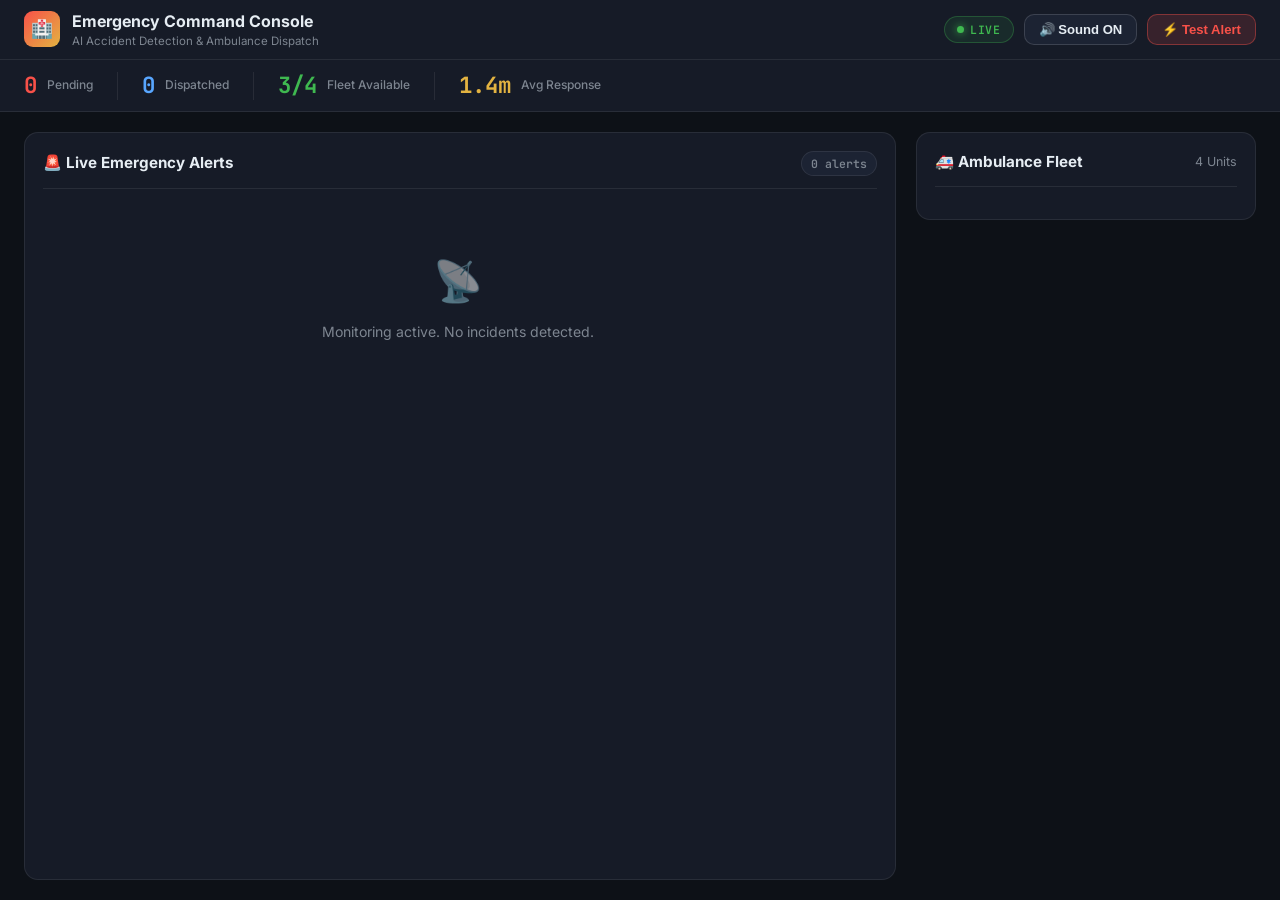
==== hospital-dashboard/index.html @ 6e99341f "Add emergency response hospital dashboard" ====
<!DOCTYPE html>
<html lang="en">
<head>
  <meta charset="UTF-8">
  <meta name="viewport" content="width=device-width, initial-scale=1.0">
  <title>Hospital Emergency Command Console</title>
  <link rel="stylesheet" href="styles.css">
</head>
<body>

  <header class="app-header">
    <div class="brand">
      <div class="brand-icon">🏥</div>
      <div>
        <h1>Emergency Command Console</h1>
        <p>AI Accident Detection & Ambulance Dispatch</p>
      </div>
    </div>
    <div class="header-right">
      <div class="status-badge" id="serverStatusBadge">
        <span class="pulse-dot"></span>
        <span id="statusText">LIVE</span>
      </div>
      <button class="btn btn-muted" id="toggleAudioBtn">🔊 Sound ON</button>
      <button class="btn btn-danger" id="triggerDemoBtn">⚡ Test Alert</button>
    </div>
  </header>

  <div class="stats-bar">
    <div class="stat-item">
      <span class="stat-num" id="pendingCount">0</span>
      <span class="stat-label">Pending</span>
    </div>
    <div class="stat-divider"></div>
    <div class="stat-item">
      <span class="stat-num blue" id="activeDispatchCount">0</span>
      <span class="stat-label">Dispatched</span>
    </div>
    <div class="stat-divider"></div>
    <div class="stat-item">
      <span class="stat-num green" id="fleetAvailable">3/4</span>
      <span class="stat-label">Fleet Available</span>
    </div>
    <div class="stat-divider"></div>
    <div class="stat-item">
      <span class="stat-num amber">1.4m</span>
      <span class="stat-label">Avg Response</span>
    </div>
  </div>

  <main class="main-layout">

    <!-- Alerts Feed -->
    <section class="panel">
      <div class="panel-header">
        <h2>🚨 Live Emergency Alerts</h2>
        <span class="badge-count" id="alertCountBadge">0 alerts</span>
      </div>
      <div class="alerts-feed" id="alertsList">
        <div class="empty-state">
          <div class="empty-icon">📡</div>
          <p>Monitoring active. No incidents detected.</p>
        </div>
      </div>
    </section>

    <!-- Right Column -->
    <aside class="side-panel">
      <!-- Fleet -->
      <section class="panel">
        <div class="panel-header">
          <h2>🚑 Ambulance Fleet</h2>
          <span id="fleetStatusText" style="font-size:0.78rem;color:var(--muted);">4 Units</span>
        </div>
        <div class="fleet-list" id="fleetList"></div>
      </section>
    </aside>

  </main>

  <!-- Dispatch Modal -->
  <div class="modal-overlay" id="dispatchModal">
    <div class="modal">
      <div class="modal-head">
        <h3 id="modalTitle">🚨 Dispatch Ambulance</h3>
        <button class="modal-close" id="closeModalBtn">✕</button>
      </div>

      <div class="incident-info" id="modalIncidentInfo">
        <!-- Populated by JS -->
      </div>

      <div class="modal-snapshot-wrap">
        <img id="modalSnapshot" src="" alt="Incident frame" class="modal-snapshot">
      </div>

      <label class="field-label">Select Ambulance Unit</label>
      <select id="ambulanceSelect" class="field-select"></select>

      <div class="modal-actions">
        <button class="btn btn-muted" id="cancelDispatchBtn">Cancel</button>
        <button class="btn btn-dispatch" id="confirmDispatchBtn">🚑 Dispatch Now</button>
      </div>
    </div>
  </div>

  <script>
    let alerts = [], ambulances = [], currentAlertId = null, audioEnabled = true, audioCtx = null;

    function playAlert() {
      if (!audioEnabled) return;
      try {
        if (!audioCtx) audioCtx = new (window.AudioContext || window.webkitAudioContext)();
        if (audioCtx.state === 'suspended') audioCtx.resume();
        const osc = audioCtx.createOscillator(), gain = audioCtx.createGain();
        osc.type = 'sawtooth';
        osc.frequency.setValueAtTime(880, audioCtx.currentTime);
        osc.frequency.exponentialRampToValueAtTime(1400, audioCtx.currentTime + 0.3);
        osc.frequency.exponentialRampToValueAtTime(880, audioCtx.currentTime + 0.6);
        gain.gain.setValueAtTime(0.12, audioCtx.currentTime);
        gain.gain.exponentialRampToValueAtTime(0.001, audioCtx.currentTime + 0.6);
        osc.connect(gain); gain.connect(audioCtx.destination);
        osc.start(); osc.stop(audioCtx.currentTime + 0.6);
      } catch(e) {}
    }

    document.getElementById('toggleAudioBtn').onclick = () => {
      audioEnabled = !audioEnabled;
      document.getElementById('toggleAudioBtn').textContent = audioEnabled ? '🔊 Sound ON' : '🔇 Sound OFF';
    };

    async function init() {
      await fetchAmbulances();
      await fetchAlerts();
      setupSSE();
    }

    async function fetchAlerts() {
      const r = await fetch('/api/alerts').catch(() => null);
      if (!r) return;
      const d = await r.json();
      if (d.status === 'success') { alerts = d.alerts; renderAlerts(); updateStats(); }
    }

    async function fetchAmbulances() {
      const r = await fetch('/api/ambulances').catch(() => null);
      if (!r) return;
      const d = await r.json();
      if (d.status === 'success') { ambulances = d.ambulances; renderFleet(); }
    }

    function setupSSE() {
      const sse = new EventSource('/api/events');
      sse.onopen = () => {
        document.getElementById('statusText').textContent = 'LIVE';
        document.getElementById('serverStatusBadge').style.borderColor = 'rgba(52,199,89,0.4)';
      };
      sse.addEventListener('new_alert', e => {
        const a = JSON.parse(e.data);
        if (!alerts.some(x => x.id === a.id)) {
          alerts.unshift(a);
          renderAlerts(); updateStats(); playAlert();
        }
      });
      sse.addEventListener('alert_updated', e => {
        const a = JSON.parse(e.data);
        const i = alerts.findIndex(x => x.id === a.id);
        if (i !== -1) { alerts[i] = a; renderAlerts(); updateStats(); fetchAmbulances(); }
      });
      sse.onerror = () => { document.getElementById('statusText').textContent = 'RECONNECTING'; };
    }

    function severityColor(s) {
      if (!s) return 'amber';
      const sl = s.toLowerCase();
      if (sl === 'critical') return 'red';
      if (sl === 'high') return 'amber';
      return 'blue';
    }

    function renderAlerts() {
      const el = document.getElementById('alertsList');
      document.getElementById('alertCountBadge').textContent = `${alerts.length} alert${alerts.length !== 1 ? 's' : ''}`;
      if (!alerts.length) {
        el.innerHTML = '<div class="empty-state"><div class="empty-icon">📡</div><p>Monitoring active. No incidents detected.</p></div>';
        return;
      }
      el.innerHTML = '';
      alerts.forEach(a => {
        const isPending = a.status === 'PENDING';
        const color = severityColor(a.severity);
        const card = document.createElement('div');
        card.className = `alert-card ${isPending ? 'pending' : 'done'}`;
        const fallback = `data:image/svg+xml;utf8,<svg xmlns='http://www.w3.org/2000/svg' width='120' height='80'><rect width='120' height='80' fill='%231a2035'/><text x='50%25' y='55%25' fill='%23ff3b30' text-anchor='middle' font-size='11'>No Snapshot</text></svg>`;
        card.innerHTML = `
          <div class="alert-card-left">
            <img class="alert-thumb" src="${a.image_data || fallback}" alt="snapshot">
          </div>
          <div class="alert-card-body">
            <div class="alert-meta">
              <span class="sev-badge ${color}">${a.severity || 'HIGH'}</span>
              <span class="alert-time">${a.formatted_time || 'Just now'} &nbsp;•&nbsp; #${a.id}</span>
            </div>
            <div class="alert-location">📍 ${a.location_name}</div>
            <div class="alert-sub">📹 ${a.camera_id} &nbsp;|&nbsp; 🎯 Confidence: <strong>${Math.round(a.confidence * 100)}%</strong></div>
            <div class="alert-status-row">
              ${isPending
                ? `<span class="status-chip red">🔴 Awaiting Response</span>
                   <button class="btn btn-dispatch-sm" onclick="openModal('${a.id}')">🚑 Dispatch</button>`
                : `<span class="status-chip green">✅ ${a.assigned_ambulance ? a.assigned_ambulance.name : 'Dispatched'} — ETA ${a.eta_mins || '?'} min</span>`
              }
            </div>
          </div>`;
        el.appendChild(card);
      });
    }

    function renderFleet() {
      const el = document.getElementById('fleetList');
      el.innerHTML = '';
      ambulances.forEach(a => {
        const avail = a.status === 'AVAILABLE';
        const item = document.createElement('div');
        item.className = 'fleet-row';
        item.innerHTML = `
          <div class="fleet-info">
            <strong>${a.name}</strong>
            <span>${a.type} · ${a.driver}</span>
          </div>
          <span class="fleet-chip ${avail ? 'green' : 'amber'}">${avail ? '🟢 Available' : '🟡 On Mission'}</span>`;
        el.appendChild(item);
      });
    }

    function updateStats() {
      const pending = alerts.filter(a => a.status === 'PENDING').length;
      const dispatched = alerts.filter(a => a.status === 'DISPATCHED').length;
      const avail = ambulances.filter(a => a.status === 'AVAILABLE').length;
      document.getElementById('pendingCount').textContent = pending;
      document.getElementById('activeDispatchCount').textContent = dispatched;
      document.getElementById('fleetAvailable').textContent = `${avail}/${ambulances.length}`;
    }

    function openModal(alertId) {
      currentAlertId = alertId;
      const a = alerts.find(x => x.id === alertId);
      if (!a) return;
      document.getElementById('modalTitle').textContent = `🚨 Incident #${a.id}`;
      document.getElementById('modalIncidentInfo').innerHTML = `
        <div class="info-grid">
          <div><span class="info-label">Location</span><strong>${a.location_name}</strong></div>
          <div><span class="info-label">Camera</span><strong>${a.camera_id}</strong></div>
          <div><span class="info-label">Confidence</span><strong style="color:var(--green)">${Math.round(a.confidence*100)}%</strong></div>
          <div><span class="info-label">Severity</span><strong style="color:var(--red)">${a.severity}</strong></div>
        </div>`;
      const fallback = `data:image/svg+xml;utf8,<svg xmlns='http://www.w3.org/2000/svg' width='600' height='260'><rect width='600' height='260' fill='%231a2035'/><text x='50%25' y='50%25' fill='%23ff3b30' text-anchor='middle' font-size='18'>🚨 Accident Frame</text></svg>`;
      document.getElementById('modalSnapshot').src = a.image_data || fallback;

      const sel = document.getElementById('ambulanceSelect');
      sel.innerHTML = '';
      const avail = ambulances.filter(x => x.status === 'AVAILABLE');
      const list = avail.length ? avail : ambulances;
      list.forEach(amb => {
        sel.innerHTML += `<option value="${amb.id}">${amb.name} · ${amb.driver} (ETA ${amb.eta_mins} min)</option>`;
      });

      document.getElementById('dispatchModal').classList.add('active');
    }

    function closeModal() {
      document.getElementById('dispatchModal').classList.remove('active');
      currentAlertId = null;
    }

    document.getElementById('closeModalBtn').onclick = closeModal;
    document.getElementById('cancelDispatchBtn').onclick = closeModal;

    document.getElementById('confirmDispatchBtn').onclick = async () => {
      if (!currentAlertId) return;
      const ambId = document.getElementById('ambulanceSelect').value;
      const res = await fetch(`/api/alerts/${currentAlertId}/accept`, {
        method: 'POST',
        headers: { 'Content-Type': 'application/json' },
        body: JSON.stringify({ ambulance_id: ambId })
      });
      const d = await res.json();
      if (d.status === 'success') { closeModal(); await fetchAlerts(); await fetchAmbulances(); }
    };

    document.getElementById('triggerDemoBtn').onclick = async () => {
      const res = await fetch('/api/demo/trigger', { method: 'POST', headers: {'Content-Type':'application/json'}, body: '{}' });
      const d = await res.json();
      if (d.status === 'success') playAlert();
    };

    window.addEventListener('DOMContentLoaded', init);
  </script>
</body>
</html>
---- hospital-dashboard/styles.css ----
/* ==========================================================================
   HOSPITAL EMERGENCY DASHBOARD — CLEAN PRODUCTION STYLESHEET
   ========================================================================== */

@import url('https://fonts.googleapis.com/css2?family=Inter:wght@400;500;600;700&family=JetBrains+Mono:wght@400;600&display=swap');

:root {
  --bg: #0d1117;
  --bg-card: #161b27;
  --bg-card-2: #1c2333;
  --border: rgba(255,255,255,0.08);
  --border-strong: rgba(255,255,255,0.14);

  --red: #f85149;
  --amber: #e3b341;
  --green: #3fb950;
  --blue: #58a6ff;

  --text: #e6edf3;
  --muted: #7d8590;
  --dim: #484f58;

  --font: 'Inter', -apple-system, sans-serif;
  --mono: 'JetBrains Mono', monospace;

  --radius: 10px;
  --radius-lg: 14px;
}

*, *::before, *::after { box-sizing: border-box; margin: 0; padding: 0; }

body {
  font-family: var(--font);
  background: var(--bg);
  color: var(--text);
  min-height: 100vh;
  font-size: 14px;
  line-height: 1.5;
}

/* ── Header ── */
.app-header {
  display: flex;
  align-items: center;
  justify-content: space-between;
  padding: 0 24px;
  height: 60px;
  background: var(--bg-card);
  border-bottom: 1px solid var(--border);
  position: sticky;
  top: 0;
  z-index: 50;
}

.brand {
  display: flex;
  align-items: center;
  gap: 12px;
}

.brand-icon {
  width: 36px; height: 36px;
  background: linear-gradient(135deg, #f85149, #e3b341);
  border-radius: 9px;
  display: flex; align-items: center; justify-content: center;
  font-size: 1.1rem;
}

.brand h1 { font-size: 1rem; font-weight: 700; color: var(--text); }
.brand p  { font-size: 0.72rem; color: var(--muted); }

.header-right { display: flex; align-items: center; gap: 10px; }

.status-badge {
  display: flex; align-items: center; gap: 6px;
  padding: 4px 12px;
  background: rgba(63,185,80,0.1);
  border: 1px solid rgba(63,185,80,0.3);
  border-radius: 20px;
  font-size: 0.72rem; font-weight: 600;
  color: var(--green); font-family: var(--mono);
  letter-spacing: 0.06em;
}

.pulse-dot {
  width: 7px; height: 7px;
  background: var(--green);
  border-radius: 50%;
  box-shadow: 0 0 8px var(--green);
  animation: pulse 1.6s infinite;
}

@keyframes pulse {
  0%, 100% { opacity: 0.6; transform: scale(0.9); }
  50% { opacity: 1; transform: scale(1.2); }
}

/* ── Buttons ── */
.btn {
  display: inline-flex; align-items: center; gap: 6px;
  padding: 7px 14px;
  border-radius: var(--radius);
  border: 1px solid transparent;
  font-size: 0.82rem; font-weight: 600;
  cursor: pointer; transition: all 0.15s;
  white-space: nowrap;
}

.btn-muted {
  background: var(--bg-card-2);
  border-color: var(--border-strong);
  color: var(--text);
}
.btn-muted:hover { background: #232d3f; }

.btn-danger {
  background: rgba(248,81,73,0.15);
  border-color: rgba(248,81,73,0.4);
  color: var(--red);
}
.btn-danger:hover { background: rgba(248,81,73,0.25); }

.btn-dispatch {
  background: var(--blue);
  border-color: transparent;
  color: #fff;
  font-size: 0.9rem; padding: 9px 20px;
}
.btn-dispatch:hover { background: #79b8ff; transform: translateY(-1px); }

.btn-dispatch-sm {
  display: inline-flex; align-items: center; gap: 5px;
  padding: 6px 14px;
  background: var(--blue);
  color: #fff;
  border: none;
  border-radius: 8px;
  font-size: 0.78rem; font-weight: 700;
  cursor: pointer; transition: all 0.15s;
  flex-shrink: 0;
}
.btn-dispatch-sm:hover { background: #79b8ff; }

/* ── Stats Bar ── */
.stats-bar {
  display: flex;
  align-items: center;
  gap: 0;
  padding: 0 24px;
  background: var(--bg-card);
  border-bottom: 1px solid var(--border);
  height: 52px;
}

.stat-item {
  display: flex; align-items: center; gap: 10px;
  padding: 0 24px;
}
.stat-item:first-child { padding-left: 0; }

.stat-num {
  font-size: 1.4rem; font-weight: 700;
  font-family: var(--mono);
  color: var(--red);
}
.stat-num.blue { color: var(--blue); }
.stat-num.green { color: var(--green); }
.stat-num.amber { color: var(--amber); }

.stat-label { font-size: 0.75rem; color: var(--muted); font-weight: 500; }

.stat-divider {
  width: 1px; height: 28px;
  background: var(--border);
}

/* ── Layout ── */
.main-layout {
  display: grid;
  grid-template-columns: 1fr 340px;
  gap: 20px;
  padding: 20px 24px;
  min-height: calc(100vh - 112px);
}

/* ── Panel ── */
.panel {
  background: var(--bg-card);
  border: 1px solid var(--border);
  border-radius: var(--radius-lg);
  padding: 18px;
  display: flex;
  flex-direction: column;
  gap: 14px;
}

.side-panel {
  display: flex;
  flex-direction: column;
  gap: 16px;
}

.panel-header {
  display: flex;
  align-items: center;
  justify-content: space-between;
  padding-bottom: 12px;
  border-bottom: 1px solid var(--border);
}

.panel-header h2 {
  font-size: 0.95rem;
  font-weight: 700;
  display: flex; align-items: center; gap: 6px;
}

.badge-count {
  font-size: 0.72rem;
  font-weight: 600;
  padding: 3px 9px;
  background: var(--bg-card-2);
  border: 1px solid var(--border);
  border-radius: 20px;
  color: var(--muted);
  font-family: var(--mono);
}

/* ── Alert Cards ── */
.alerts-feed {
  display: flex;
  flex-direction: column;
  gap: 10px;
  overflow-y: auto;
  max-height: calc(100vh - 210px);
  padding-right: 4px;
}

.alerts-feed::-webkit-scrollbar { width: 5px; }
.alerts-feed::-webkit-scrollbar-thumb { background: var(--border-strong); border-radius: 3px; }

.alert-card {
  display: flex;
  gap: 14px;
  padding: 14px;
  background: var(--bg-card-2);
  border: 1px solid var(--border);
  border-radius: var(--radius);
  transition: border-color 0.2s;
}

.alert-card.pending {
  border-color: rgba(248,81,73,0.35);
  animation: card-pulse 2.5s ease-in-out infinite;
}

@keyframes card-pulse {
  0%, 100% { border-color: rgba(248,81,73,0.25); }
  50% { border-color: rgba(248,81,73,0.6); }
}

.alert-card.done { border-color: rgba(88,166,255,0.2); }

.alert-thumb {
  width: 110px;
  height: 80px;
  border-radius: 8px;
  object-fit: cover;
  flex-shrink: 0;
  background: #0d1117;
  border: 1px solid var(--border);
}

.alert-card-body { flex: 1; min-width: 0; }

.alert-meta {
  display: flex;
  align-items: center;
  gap: 10px;
  margin-bottom: 6px;
}

.sev-badge {
  font-size: 0.68rem;
  font-weight: 700;
  font-family: var(--mono);
  letter-spacing: 0.05em;
  padding: 2px 8px;
  border-radius: 5px;
  flex-shrink: 0;
}
.sev-badge.red   { background: rgba(248,81,73,0.15); color: var(--red);   border: 1px solid rgba(248,81,73,0.3); }
.sev-badge.amber { background: rgba(227,179,65,0.15); color: var(--amber); border: 1px solid rgba(227,179,65,0.3); }
.sev-badge.blue  { background: rgba(88,166,255,0.12); color: var(--blue);  border: 1px solid rgba(88,166,255,0.25); }

.alert-time {
  font-size: 0.72rem;
  color: var(--muted);
  font-family: var(--mono);
}

.alert-location {
  font-size: 0.9rem;
  font-weight: 600;
  margin-bottom: 4px;
  white-space: nowrap;
  overflow: hidden;
  text-overflow: ellipsis;
}

.alert-sub {
  font-size: 0.75rem;
  color: var(--muted);
  margin-bottom: 10px;
}

.alert-status-row {
  display: flex;
  align-items: center;
  justify-content: space-between;
  gap: 10px;
}

.status-chip {
  font-size: 0.75rem;
  font-weight: 600;
  padding: 4px 10px;
  border-radius: 6px;
  flex: 1;
}
.status-chip.red   { background: rgba(248,81,73,0.12); color: var(--red); }
.status-chip.green { background: rgba(63,185,80,0.12); color: var(--green); }

/* ── Fleet ── */
.fleet-list {
  display: flex;
  flex-direction: column;
  gap: 8px;
}

.fleet-row {
  display: flex;
  align-items: center;
  justify-content: space-between;
  gap: 10px;
  padding: 10px 12px;
  background: var(--bg-card-2);
  border: 1px solid var(--border);
  border-radius: 9px;
}

.fleet-info strong { display: block; font-size: 0.85rem; font-weight: 600; }
.fleet-info span   { font-size: 0.72rem; color: var(--muted); }

.fleet-chip {
  font-size: 0.7rem;
  font-weight: 700;
  padding: 4px 9px;
  border-radius: 6px;
  white-space: nowrap;
  font-family: var(--mono);
  flex-shrink: 0;
}
.fleet-chip.green { background: rgba(63,185,80,0.12); color: var(--green); }
.fleet-chip.amber { background: rgba(227,179,65,0.12); color: var(--amber); }

/* ── Empty State ── */
.empty-state {
  text-align: center;
  padding: 48px 16px;
  color: var(--muted);
}
.empty-icon { font-size: 2.5rem; margin-bottom: 10px; opacity: 0.5; }
.empty-state p { font-size: 0.88rem; }

/* ── Modal ── */
.modal-overlay {
  position: fixed; inset: 0;
  background: rgba(0,0,0,0.7);
  backdrop-filter: blur(8px);
  display: flex; align-items: center; justify-content: center;
  z-index: 200;
  opacity: 0; pointer-events: none;
  transition: opacity 0.2s;
}
.modal-overlay.active { opacity: 1; pointer-events: auto; }

.modal {
  background: var(--bg-card);
  border: 1px solid var(--border-strong);
  border-radius: 16px;
  width: 90%; max-width: 600px;
  padding: 24px;
  box-shadow: 0 24px 64px rgba(0,0,0,0.6);
  transform: translateY(16px);
  transition: transform 0.2s;
  display: flex; flex-direction: column; gap: 16px;
}
.modal-overlay.active .modal { transform: translateY(0); }

.modal-head {
  display: flex; align-items: center; justify-content: space-between;
}
.modal-head h3 { font-size: 1.05rem; font-weight: 700; }

.modal-close {
  background: none; border: none;
  color: var(--muted); font-size: 1.1rem;
  cursor: pointer; padding: 4px 8px; border-radius: 6px;
  transition: background 0.15s;
}
.modal-close:hover { background: var(--bg-card-2); color: var(--text); }

.modal-snapshot-wrap {
  width: 100%; height: 220px;
  border-radius: 10px; overflow: hidden;
  background: #0d1117;
  border: 1px solid var(--border);
}
.modal-snapshot { width: 100%; height: 100%; object-fit: contain; }

.incident-info { }

.info-grid {
  display: grid; grid-template-columns: 1fr 1fr;
  gap: 10px;
  padding: 12px;
  background: var(--bg-card-2);
  border: 1px solid var(--border);
  border-radius: 9px;
}
.info-grid > div { display: flex; flex-direction: column; gap: 2px; }
.info-label { font-size: 0.7rem; color: var(--muted); font-weight: 500; text-transform: uppercase; letter-spacing: 0.05em; }
.info-grid strong { font-size: 0.88rem; }

.field-label {
  display: block;
  font-size: 0.75rem;
  color: var(--muted);
  font-weight: 600;
  margin-bottom: 6px;
  text-transform: uppercase;
  letter-spacing: 0.05em;
}

.field-select {
  width: 100%;
  padding: 10px 12px;
  background: var(--bg-card-2);
  border: 1px solid var(--border-strong);
  border-radius: 9px;
  color: var(--text);
  font-size: 0.88rem;
  font-family: var(--font);
  outline: none;
  cursor: pointer;
}
.field-select:focus { border-color: var(--blue); }
.field-select option { background: #1c2333; }

.modal-actions {
  display: flex; justify-content: flex-end; gap: 10px;
  padding-top: 4px;
}
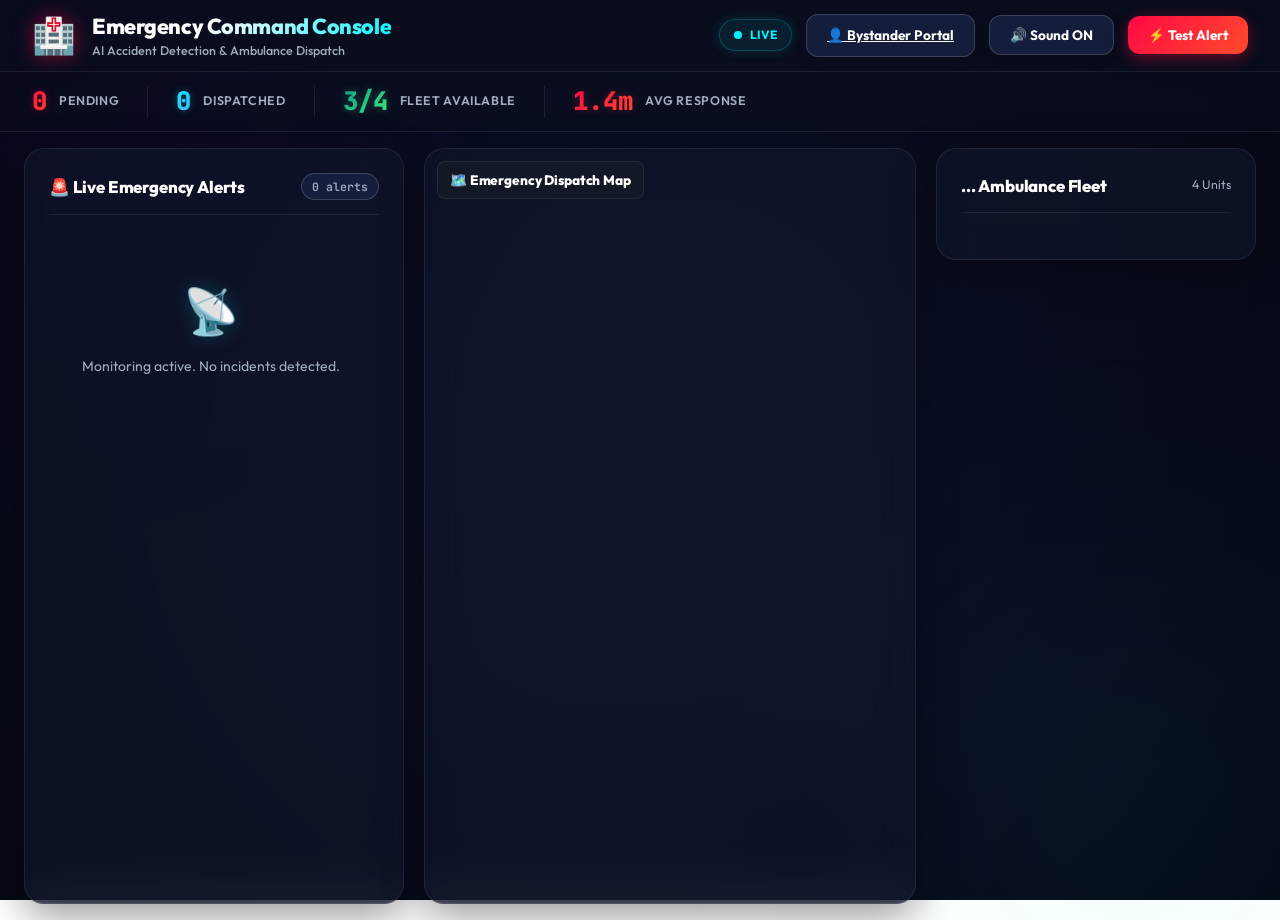
==== commit 47a72bb1: "Add bystander portal, hospital admin dashboard, and update server with Maps link resolver" ====
--- a/hospital-dashboard/index.html
+++ b/hospital-dashboard/index.html
@@ -4,9 +4,73 @@
   <meta charset="UTF-8">
   <meta name="viewport" content="width=device-width, initial-scale=1.0">
   <title>Hospital Emergency Command Console</title>
+  <link rel="stylesheet" href="https://unpkg.com/leaflet@1.9.4/dist/leaflet.css" integrity="sha256-p4NxAoJBhIIN+hmNHrzRCf9tD/miZyoHS5obTRR9BMY=" crossorigin=""/>
   <link rel="stylesheet" href="styles.css">
+  <style>
+    /* Tactical Dashboard Map styles */
+    .main-layout {
+      display: grid;
+      grid-template-columns: 380px 1fr 320px !important;
+      height: calc(100vh - 112px);
+      box-sizing: border-box;
+      gap: 20px;
+      padding: 16px 24px;
+    }
+    
+    #consoleMap .leaflet-layer,
+    #consoleMap .leaflet-control-zoom-in,
+    #consoleMap .leaflet-control-zoom-out,
+    #consoleMap .leaflet-control-attribution {
+      filter: invert(100%) hue-rotate(180deg) brightness(95%) contrast(90%);
+    }
+
+    .pulse-marker {
+      display: flex;
+      align-items: center;
+      justify-content: center;
+      width: 32px;
+      height: 32px;
+      border-radius: 50%;
+      color: white;
+      font-size: 1.1rem;
+      font-weight: bold;
+      border: 2px solid rgba(255,255,255,0.4);
+      box-shadow: 0 0 12px rgba(0,0,0,0.6);
+    }
+    .red-pulse {
+      background: var(--red);
+      animation: map-red-glow 1.5s infinite alternate;
+    }
+    .blue-pulse {
+      background: var(--blue);
+      animation: map-blue-glow 1.5s infinite alternate;
+    }
+    @keyframes map-red-glow {
+      from { box-shadow: 0 0 4px #f85149; transform: scale(0.95); }
+      to { box-shadow: 0 0 16px #f85149; transform: scale(1.15); }
+    }
+    @keyframes map-blue-glow {
+      from { box-shadow: 0 0 4px #58a6ff; transform: scale(0.95); }
+      to { box-shadow: 0 0 16px #58a6ff; transform: scale(1.15); }
+    }
+    
+    .leaflet-popup-content-wrapper {
+      background: var(--bg-card) !important;
+      color: var(--text) !important;
+      border: 1px solid var(--border-strong) !important;
+      border-radius: 8px !important;
+    }
+    .leaflet-popup-tip {
+      background: var(--bg-card) !important;
+      border-left: 1px solid var(--border-strong) !important;
+      border-bottom: 1px solid var(--border-strong) !important;
+    }
+  </style>
 </head>
 <body>
+  <!-- Futuristic Glowing Orbs -->
+  <div class="bg-orb orb-1"></div>
+  <div class="bg-orb orb-2"></div>
 
   <header class="app-header">
     <div class="brand">
@@ -21,6 +85,7 @@
         <span class="pulse-dot"></span>
         <span id="statusText">LIVE</span>
       </div>
+      <a href="/bystander.html" target="_blank" class="btn btn-muted">👤 Bystander Portal</a>
       <button class="btn btn-muted" id="toggleAudioBtn">🔊 Sound ON</button>
       <button class="btn btn-danger" id="triggerDemoBtn">⚡ Test Alert</button>
     </div>
@@ -64,12 +129,20 @@
       </div>
     </section>
 
-    <!-- Right Column -->
+    <!-- Tactical Map Panel -->
+    <section class="panel" style="padding: 0; overflow: hidden; position: relative;">
+      <div class="panel-header" style="position: absolute; top: 12px; left: 12px; z-index: 1000; background: rgba(22,27,39,0.85); backdrop-filter: blur(8px); padding: 8px 12px; border-radius: 8px; border: 1px solid var(--border); margin: 0; width: auto;">
+        <h2 style="font-size: 0.85rem; display: flex; align-items: center; gap: 6px; border: none; padding: 0;">🗺️ Emergency Dispatch Map</h2>
+      </div>
+      <div id="consoleMap" style="width: 100%; height: 100%; min-height: 400px; z-index: 10;"></div>
+    </section>
+
+    <!-- Right Column (Ambulance Fleet) -->
     <aside class="side-panel">
       <!-- Fleet -->
       <section class="panel">
         <div class="panel-header">
-          <h2>🚑 Ambulance Fleet</h2>
+          <h2>... Ambulance Fleet</h2>
           <span id="fleetStatusText" style="font-size:0.78rem;color:var(--muted);">4 Units</span>
         </div>
         <div class="fleet-list" id="fleetList"></div>
@@ -104,8 +177,12 @@
     </div>
   </div>
 
+  <!-- Leaflet Map JS -->
+  <script src="https://unpkg.com/leaflet@1.9.4/dist/leaflet.js" integrity="sha256-20nQCchB9co0qIjJZRGuk2/Z9VM+kNiyxNV1lvTlZBo=" crossorigin=""></script>
+
   <script>
     let alerts = [], ambulances = [], currentAlertId = null, audioEnabled = true, audioCtx = null;
+    let consoleMap = null, mapMarkers = {}, mapLines = {};
 
     function playAlert() {
       if (!audioEnabled) return;
@@ -130,6 +207,7 @@
     };
 
     async function init() {
+      initConsoleMap();
       await fetchAmbulances();
       await fetchAlerts();
       setupSSE();
@@ -139,7 +217,7 @@
       const r = await fetch('/api/alerts').catch(() => null);
       if (!r) return;
       const d = await r.json();
-      if (d.status === 'success') { alerts = d.alerts; renderAlerts(); updateStats(); }
+      if (d.status === 'success') { alerts = d.alerts; renderAlerts(); updateMapMarkers(); updateStats(); }
     }
 
     async function fetchAmbulances() {
@@ -159,13 +237,13 @@
         const a = JSON.parse(e.data);
         if (!alerts.some(x => x.id === a.id)) {
           alerts.unshift(a);
-          renderAlerts(); updateStats(); playAlert();
+          renderAlerts(); updateMapMarkers(); updateStats(); playAlert();
         }
       });
       sse.addEventListener('alert_updated', e => {
         const a = JSON.parse(e.data);
         const i = alerts.findIndex(x => x.id === a.id);
-        if (i !== -1) { alerts[i] = a; renderAlerts(); updateStats(); fetchAmbulances(); }
+        if (i !== -1) { alerts[i] = a; renderAlerts(); updateMapMarkers(); updateStats(); fetchAmbulances(); }
       });
       sse.onerror = () => { document.getElementById('statusText').textContent = 'RECONNECTING'; };
     }
@@ -192,6 +270,7 @@
         const card = document.createElement('div');
         card.className = `alert-card ${isPending ? 'pending' : 'done'}`;
         const fallback = `data:image/svg+xml;utf8,<svg xmlns='http://www.w3.org/2000/svg' width='120' height='80'><rect width='120' height='80' fill='%231a2035'/><text x='50%25' y='55%25' fill='%23ff3b30' text-anchor='middle' font-size='11'>No Snapshot</text></svg>`;
+        const isBystander = a.reporter_type === 'bystander';
         card.innerHTML = `
           <div class="alert-card-left">
             <img class="alert-thumb" src="${a.image_data || fallback}" alt="snapshot">
@@ -201,8 +280,24 @@
               <span class="sev-badge ${color}">${a.severity || 'HIGH'}</span>
               <span class="alert-time">${a.formatted_time || 'Just now'} &nbsp;•&nbsp; #${a.id}</span>
             </div>
-            <div class="alert-location">📍 ${a.location_name}</div>
-            <div class="alert-sub">📹 ${a.camera_id} &nbsp;|&nbsp; 🎯 Confidence: <strong>${Math.round(a.confidence * 100)}%</strong></div>
+            <div class="alert-location">
+              📍 ${a.location_name}
+              ${a.gmaps_link 
+                ? `<a href="${a.gmaps_link}" target="_blank" class="gmaps-pill" style="display: inline-flex; align-items: center; gap: 4px; background: rgba(57, 255, 20, 0.15); color: #39FF14; border: 1px dashed #39FF14; border-radius: 4px; padding: 2px 6px; font-size: 0.68rem; text-decoration: none; margin-left: 8px; font-weight: 600;">🗺️ Google Maps</a>`
+                : ''
+              }
+            </div>
+            <div class="alert-sub">
+              ${isBystander 
+                ? `👤 Bystander: <strong>${a.reporter.name} (${a.reporter.phone})</strong>` 
+                : `📹 Camera: <strong>${a.camera_id}</strong>`
+              }
+              &nbsp;|&nbsp; 🎯 Confidence: <strong>${Math.round(a.confidence * 100)}%</strong>
+              ${isBystander && a.assigned_hospital 
+                ? `<br>🏥 Nearest Hospital: <strong>${a.assigned_hospital} (${a.distance_to_hospital} km)</strong>` 
+                : ''
+              }
+            </div>
             <div class="alert-status-row">
               ${isPending
                 ? `<span class="status-chip red">🔴 Awaiting Response</span>
@@ -245,13 +340,31 @@
       currentAlertId = alertId;
       const a = alerts.find(x => x.id === alertId);
       if (!a) return;
+      const isBystander = a.reporter_type === 'bystander';
       document.getElementById('modalTitle').textContent = `🚨 Incident #${a.id}`;
       document.getElementById('modalIncidentInfo').innerHTML = `
         <div class="info-grid">
           <div><span class="info-label">Location</span><strong>${a.location_name}</strong></div>
-          <div><span class="info-label">Camera</span><strong>${a.camera_id}</strong></div>
+          <div><span class="info-label">Source</span><strong>${isBystander ? 'Bystander Report' : a.camera_id}</strong></div>
           <div><span class="info-label">Confidence</span><strong style="color:var(--green)">${Math.round(a.confidence*100)}%</strong></div>
           <div><span class="info-label">Severity</span><strong style="color:var(--red)">${a.severity}</strong></div>
+          ${isBystander ? `
+            <div style="grid-column: span 2; border-top: 1px solid var(--border); padding-top: 8px; margin-top: 4px;">
+              <span class="info-label">Reported By</span>
+              <strong>${a.reporter.name} (${a.reporter.phone})</strong>
+            </div>
+            <div style="grid-column: span 2; border-top: 1px solid var(--border); padding-top: 4px;">
+              <span class="info-label">Nearest Healthcare Center (Routed)</span>
+              <strong>${a.assigned_hospital} (${a.distance_to_hospital} km away)</strong>
+            </div>
+          ` : ''}
+          ${a.gmaps_link ? `
+            <div style="grid-column: span 2; border-top: 1px dashed var(--border); padding-top: 8px; text-align: center; margin-top: 8px;">
+              <a href="${a.gmaps_link}" target="_blank" class="btn btn-dispatch-sm" style="display: inline-flex; align-items: center; justify-content: center; gap: 8px; width: 100%; font-size: 0.8rem; padding: 8px; background: rgba(57, 255, 20, 0.15); border-color: #39FF14; color: #39FF14; text-decoration: none; border-radius: 6px;">
+                🗺️ Open Live Location Link in Google Maps
+              </a>
+            </div>
+          ` : ''}
         </div>`;
       const fallback = `data:image/svg+xml;utf8,<svg xmlns='http://www.w3.org/2000/svg' width='600' height='260'><rect width='600' height='260' fill='%231a2035'/><text x='50%25' y='50%25' fill='%23ff3b30' text-anchor='middle' font-size='18'>🚨 Accident Frame</text></svg>`;
       document.getElementById('modalSnapshot').src = a.image_data || fallback;
@@ -293,6 +406,104 @@
       if (d.status === 'success') playAlert();
     };
 
+    function initConsoleMap() {
+      if (consoleMap) return;
+      consoleMap = L.map('consoleMap', { zoomControl: false }).setView([12.9716, 77.5946], 13);
+      L.tileLayer('https://{s}.tile.openstreetmap.org/{z}/{x}/{y}.png', {
+        maxZoom: 19,
+        attribution: '© OpenStreetMap'
+      }).addTo(consoleMap);
+
+      L.control.zoom({ position: 'bottomright' }).addTo(consoleMap);
+    }
+
+    function updateMapMarkers() {
+      if (!consoleMap) return;
+
+      const activeIds = alerts.map(a => a.id);
+      Object.keys(mapMarkers).forEach(id => {
+        if (!activeIds.includes(id)) {
+          consoleMap.removeLayer(mapMarkers[id]);
+          delete mapMarkers[id];
+        }
+      });
+      Object.keys(mapLines).forEach(id => {
+        if (!activeIds.includes(id)) {
+          consoleMap.removeLayer(mapLines[id]);
+          delete mapLines[id];
+        }
+      });
+
+      alerts.forEach(a => {
+        const isPending = a.status === 'PENDING';
+        const color = severityColor(a.severity);
+        const markerHtml = isPending 
+          ? `<div class="pulse-marker red-pulse">🚨</div>` 
+          : `<div class="pulse-marker blue-pulse">🚑</div>`;
+
+        const icon = L.divIcon({
+          html: markerHtml,
+          className: 'map-div-icon',
+          iconSize: [32, 32],
+          iconAnchor: [16, 16]
+        });
+
+        if (mapMarkers[a.id]) {
+          mapMarkers[a.id].setLatLng([a.latitude, a.longitude]);
+          mapMarkers[a.id].setIcon(icon);
+        } else {
+          const marker = L.marker([a.latitude, a.longitude], { icon: icon })
+            .addTo(consoleMap)
+            .bindPopup(`
+              <div style="font-family: var(--font); color: #fff; padding: 4px; font-size: 0.8rem;">
+                <strong style="display:block; margin-bottom:4px;">Incident #${a.id}</strong>
+                <span style="display:block; color:var(--muted); margin-bottom:4px;">📍 ${a.location_name}</span>
+                <span style="display:block; margin-bottom:6px;">Severity: <strong style="color:var(--${color})">${a.severity}</strong></span>
+                <button class="btn btn-dispatch-sm" style="width:100%; justify-content:center; padding: 4px 8px; font-size: 0.72rem;" onclick="focusOnAlert('${a.id}')">View Details</button>
+              </div>
+            `);
+          mapMarkers[a.id] = marker;
+        }
+
+        if (a.status === 'DISPATCHED' && a.assigned_hospital) {
+          const hospitalName = a.assigned_hospital;
+          const hospitals = {
+            "City Central Trauma Center": [12.9716, 77.5946],
+            "Apex Emergency Care": [12.9912, 77.5734],
+            "St. Mary Medical Hospital": [12.9348, 77.6189],
+            "Metro Emergency Services": [12.9592, 77.6412],
+            "Bangalore East General Hospital": [12.9813, 77.6624]
+          };
+
+          const hospCoords = hospitals[hospitalName] || [12.9716, 77.5946];
+          
+          if (mapLines[a.id]) {
+            mapLines[a.id].setLatLngs([[a.latitude, a.longitude], hospCoords]);
+          } else {
+            const line = L.polyline([[a.latitude, a.longitude], hospCoords], {
+              color: '#58a6ff',
+              weight: 3,
+              opacity: 0.8,
+              dashArray: '5, 8'
+            }).addTo(consoleMap);
+            mapLines[a.id] = line;
+          }
+        }
+      });
+
+      const markerList = Object.values(mapMarkers);
+      if (markerList.length > 0) {
+        const group = new L.featureGroup(markerList);
+        consoleMap.fitBounds(group.getBounds().pad(0.3));
+      }
+    }
+
+    function focusOnAlert(id) {
+      const a = alerts.find(x => x.id === id);
+      if (!a) return;
+      openModal(a.id);
+    }
+
     window.addEventListener('DOMContentLoaded', init);
   </script>
 </body>
--- a/hospital-dashboard/styles.css
+++ b/hospital-dashboard/styles.css
@@ -1,41 +1,90 @@
 /* ==========================================================================
-   HOSPITAL EMERGENCY DASHBOARD — CLEAN PRODUCTION STYLESHEET
+   ACCICARE EMERGENCY RESPONSE DESIGN SYSTEM
    ========================================================================== */
 
-@import url('https://fonts.googleapis.com/css2?family=Inter:wght@400;500;600;700&family=JetBrains+Mono:wght@400;600&display=swap');
+@import url('https://fonts.googleapis.com/css2?family=Outfit:wght@300;400;500;600;700;800;900&family=JetBrains+Mono:wght@400;600&display=swap');
 
 :root {
-  --bg: #0d1117;
-  --bg-card: #161b27;
-  --bg-card-2: #1c2333;
-  --border: rgba(255,255,255,0.08);
-  --border-strong: rgba(255,255,255,0.14);
-
-  --red: #f85149;
-  --amber: #e3b341;
-  --green: #3fb950;
-  --blue: #58a6ff;
-
-  --text: #e6edf3;
-  --muted: #7d8590;
-  --dim: #484f58;
-
-  --font: 'Inter', -apple-system, sans-serif;
+  --bg: #060814;
+  --bg-gradient: radial-gradient(circle at 50% 50%, #0d122e 0%, #060814 100%);
+  --bg-card: rgba(16, 22, 42, 0.65);
+  --bg-card-2: rgba(26, 36, 68, 0.75);
+  --border: rgba(255, 255, 255, 0.08);
+  --border-strong: rgba(255, 255, 255, 0.16);
+
+  /* Neon Gradients */
+  --red: #ff3b30;
+  --red-gradient: linear-gradient(135deg, #ff0844 0%, #ff4b2b 100%);
+  --red-glow: rgba(255, 8, 68, 0.4);
+
+  --amber: #ffcc00;
+  --amber-gradient: linear-gradient(135deg, #f12711 0%, #f5af19 100%);
+  --amber-glow: rgba(245, 175, 25, 0.4);
+
+  --green: #00f2fe;
+  --green-gradient: linear-gradient(135deg, #00f2fe 0%, #4facfe 100%);
+  --green-glow: rgba(0, 242, 254, 0.4);
+
+  --blue: #38ef7d;
+  --blue-gradient: linear-gradient(135deg, #11998e 0%, #38ef7d 100%);
+  --blue-glow: rgba(56, 239, 125, 0.4);
+  
+  --purple-gradient: linear-gradient(135deg, #b379ff 0%, #7f00ff 100%);
+  --purple-glow: rgba(127, 0, 255, 0.4);
+
+  --text: #ffffff;
+  --muted: #a0aec0;
+  --dim: #4a5568;
+
+  --font: 'Outfit', -apple-system, sans-serif;
   --mono: 'JetBrains Mono', monospace;
 
-  --radius: 10px;
-  --radius-lg: 14px;
+  --radius: 12px;
+  --radius-lg: 20px;
 }
 
 *, *::before, *::after { box-sizing: border-box; margin: 0; padding: 0; }
 
 body {
   font-family: var(--font);
-  background: var(--bg);
+  background: var(--bg-gradient);
   color: var(--text);
   min-height: 100vh;
   font-size: 14px;
   line-height: 1.5;
+  background-attachment: fixed;
+  overflow-x: hidden;
+}
+
+/* Float Background Orbs */
+.bg-orb {
+  position: fixed;
+  border-radius: 50%;
+  filter: blur(140px);
+  z-index: -2;
+  opacity: 0.35;
+  animation: floatOrb 25s infinite alternate ease-in-out;
+  pointer-events: none;
+}
+.orb-1 {
+  width: 500px;
+  height: 500px;
+  background: radial-gradient(circle, rgba(127, 0, 255, 0.4) 0%, rgba(0,0,0,0) 70%);
+  top: -150px;
+  left: -150px;
+}
+.orb-2 {
+  width: 600px;
+  height: 600px;
+  background: radial-gradient(circle, rgba(0, 242, 254, 0.3) 0%, rgba(0,0,0,0) 70%);
+  bottom: -200px;
+  right: -150px;
+  animation-delay: -5s;
+}
+@keyframes floatOrb {
+  0% { transform: translate(0, 0) scale(1); }
+  50% { transform: translate(80px, -50px) scale(1.1); }
+  100% { transform: translate(-40px, 60px) scale(0.9); }
 }
 
 /* ── Header ── */
@@ -43,9 +92,11 @@
   display: flex;
   align-items: center;
   justify-content: space-between;
-  padding: 0 24px;
-  height: 60px;
-  background: var(--bg-card);
+  padding: 0 32px;
+  height: 72px;
+  background: rgba(10, 15, 30, 0.7);
+  backdrop-filter: blur(20px);
+  -webkit-backdrop-filter: blur(20px);
   border-bottom: 1px solid var(--border);
   position: sticky;
   top: 0;
@@ -55,409 +106,581 @@
 .brand {
   display: flex;
   align-items: center;
-  gap: 12px;
-}
-
+  gap: 16px;
+}
 .brand-icon {
-  width: 36px; height: 36px;
-  background: linear-gradient(135deg, #f85149, #e3b341);
-  border-radius: 9px;
-  display: flex; align-items: center; justify-content: center;
-  font-size: 1.1rem;
-}
-
-.brand h1 { font-size: 1rem; font-weight: 700; color: var(--text); }
-.brand p  { font-size: 0.72rem; color: var(--muted); }
-
-.header-right { display: flex; align-items: center; gap: 10px; }
+  font-size: 2.2rem;
+  filter: drop-shadow(0 0 10px rgba(255, 8, 68, 0.5));
+  animation: pulseBrand 2s infinite alternate;
+}
+@keyframes pulseBrand {
+  from { transform: scale(1); }
+  to { transform: scale(1.08); }
+}
+
+.brand h1 {
+  font-size: 1.35rem;
+  font-weight: 800;
+  letter-spacing: -0.02em;
+  background: linear-gradient(135deg, #ffffff 40%, #00f2fe 100%);
+  -webkit-background-clip: text;
+  -webkit-text-fill-color: transparent;
+}
+.brand p {
+  font-size: 0.78rem;
+  color: var(--muted);
+  font-weight: 500;
+}
+
+.header-right {
+  display: flex;
+  align-items: center;
+  gap: 14px;
+}
 
 .status-badge {
-  display: flex; align-items: center; gap: 6px;
-  padding: 4px 12px;
-  background: rgba(63,185,80,0.1);
-  border: 1px solid rgba(63,185,80,0.3);
-  border-radius: 20px;
-  font-size: 0.72rem; font-weight: 600;
-  color: var(--green); font-family: var(--mono);
-  letter-spacing: 0.06em;
+  display: flex;
+  align-items: center;
+  gap: 8px;
+  padding: 6px 14px;
+  background: rgba(0, 242, 254, 0.08);
+  border: 1px solid rgba(0, 242, 254, 0.2);
+  border-radius: 30px;
+  font-size: 0.75rem;
+  font-weight: 700;
+  color: #00f2fe;
+  box-shadow: 0 0 12px rgba(0, 242, 254, 0.15);
 }
 
 .pulse-dot {
-  width: 7px; height: 7px;
-  background: var(--green);
+  width: 8px;
+  height: 8px;
+  background-color: #00f2fe;
   border-radius: 50%;
-  box-shadow: 0 0 8px var(--green);
-  animation: pulse 1.6s infinite;
-}
-
-@keyframes pulse {
-  0%, 100% { opacity: 0.6; transform: scale(0.9); }
-  50% { opacity: 1; transform: scale(1.2); }
+  animation: pulseDot 1.5s infinite;
+}
+@keyframes pulseDot {
+  0% { transform: scale(0.85); box-shadow: 0 0 0 0 rgba(0, 242, 254, 0.7); }
+  70% { transform: scale(1.1); box-shadow: 0 0 0 8px rgba(0, 242, 254, 0); }
+  100% { transform: scale(0.85); box-shadow: 0 0 0 0 rgba(0, 242, 254, 0); }
 }
 
 /* ── Buttons ── */
 .btn {
-  display: inline-flex; align-items: center; gap: 6px;
-  padding: 7px 14px;
+  display: inline-flex;
+  align-items: center;
+  justify-content: center;
+  gap: 8px;
+  padding: 10px 20px;
   border-radius: var(--radius);
   border: 1px solid transparent;
-  font-size: 0.82rem; font-weight: 600;
-  cursor: pointer; transition: all 0.15s;
+  font-size: 0.85rem;
+  font-weight: 700;
+  cursor: pointer;
+  transition: all 0.25s cubic-bezier(0.4, 0, 0.2, 1);
   white-space: nowrap;
+  font-family: var(--font);
 }
 
 .btn-muted {
   background: var(--bg-card-2);
   border-color: var(--border-strong);
   color: var(--text);
-}
-.btn-muted:hover { background: #232d3f; }
+  box-shadow: 0 4px 12px rgba(0,0,0,0.15);
+}
+.btn-muted:hover {
+  background: rgba(255,255,255,0.1);
+  border-color: rgba(255,255,255,0.25);
+  transform: translateY(-1px);
+}
 
 .btn-danger {
-  background: rgba(248,81,73,0.15);
-  border-color: rgba(248,81,73,0.4);
-  color: var(--red);
-}
-.btn-danger:hover { background: rgba(248,81,73,0.25); }
-
-.btn-dispatch {
-  background: var(--blue);
-  border-color: transparent;
-  color: #fff;
-  font-size: 0.9rem; padding: 9px 20px;
-}
-.btn-dispatch:hover { background: #79b8ff; transform: translateY(-1px); }
-
-.btn-dispatch-sm {
-  display: inline-flex; align-items: center; gap: 5px;
-  padding: 6px 14px;
-  background: var(--blue);
+  background: var(--red-gradient);
   color: #fff;
   border: none;
+  box-shadow: 0 4px 15px var(--red-glow);
+}
+.btn-danger:hover {
+  transform: translateY(-2px);
+  box-shadow: 0 8px 22px var(--red-glow);
+}
+
+.btn-dispatch {
+  background: var(--green-gradient);
+  border: none;
+  color: #060814;
+  font-size: 0.95rem;
+  padding: 12px 24px;
+  box-shadow: 0 4px 15px var(--green-glow);
+}
+.btn-dispatch:hover {
+  transform: translateY(-2px);
+  box-shadow: 0 8px 25px var(--green-glow);
+}
+
+.btn-dispatch-sm {
+  display: inline-flex;
+  align-items: center;
+  gap: 6px;
+  padding: 8px 16px;
+  background: var(--green-gradient);
+  color: #060814;
+  border: none;
   border-radius: 8px;
-  font-size: 0.78rem; font-weight: 700;
-  cursor: pointer; transition: all 0.15s;
-  flex-shrink: 0;
-}
-.btn-dispatch-sm:hover { background: #79b8ff; }
+  font-size: 0.8rem;
+  font-weight: 800;
+  cursor: pointer;
+  transition: all 0.2s;
+  box-shadow: 0 4px 10px rgba(0, 242, 254, 0.2);
+}
+.btn-dispatch-sm:hover {
+  transform: translateY(-1px);
+  box-shadow: 0 6px 15px rgba(0, 242, 254, 0.4);
+}
 
 /* ── Stats Bar ── */
 .stats-bar {
   display: flex;
   align-items: center;
   gap: 0;
-  padding: 0 24px;
-  background: var(--bg-card);
+  padding: 0 32px;
+  background: rgba(10, 15, 30, 0.5);
+  backdrop-filter: blur(12px);
   border-bottom: 1px solid var(--border);
-  height: 52px;
+  height: 60px;
 }
 
 .stat-item {
-  display: flex; align-items: center; gap: 10px;
-  padding: 0 24px;
+  display: flex;
+  align-items: center;
+  gap: 12px;
+  padding: 0 28px;
 }
 .stat-item:first-child { padding-left: 0; }
 
 .stat-num {
-  font-size: 1.4rem; font-weight: 700;
+  font-size: 1.6rem;
+  font-weight: 800;
   font-family: var(--mono);
-  color: var(--red);
-}
-.stat-num.blue { color: var(--blue); }
-.stat-num.green { color: var(--green); }
-.stat-num.amber { color: var(--amber); }
-
-.stat-label { font-size: 0.75rem; color: var(--muted); font-weight: 500; }
+  background: var(--red-gradient);
+  -webkit-background-clip: text;
+  -webkit-text-fill-color: transparent;
+  filter: drop-shadow(0 0 4px rgba(255, 8, 68, 0.3));
+}
+.stat-num.blue {
+  background: var(--green-gradient);
+  -webkit-background-clip: text;
+  -webkit-text-fill-color: transparent;
+  filter: drop-shadow(0 0 4px rgba(0, 242, 254, 0.3));
+}
+.stat-num.green {
+  background: var(--blue-gradient);
+  -webkit-background-clip: text;
+  -webkit-text-fill-color: transparent;
+  filter: drop-shadow(0 0 4px rgba(56, 239, 125, 0.3));
+}
+
+.stat-label {
+  font-size: 0.78rem;
+  color: var(--muted);
+  font-weight: 600;
+  text-transform: uppercase;
+  letter-spacing: 0.05em;
+}
 
 .stat-divider {
-  width: 1px; height: 28px;
+  width: 1px;
+  height: 32px;
   background: var(--border);
 }
 
-/* ── Layout ── */
-.main-layout {
-  display: grid;
-  grid-template-columns: 1fr 340px;
-  gap: 20px;
-  padding: 20px 24px;
-  min-height: calc(100vh - 112px);
-}
-
-/* ── Panel ── */
+/* ── Layout & Panels ── */
 .panel {
   background: var(--bg-card);
+  backdrop-filter: blur(20px);
+  -webkit-backdrop-filter: blur(20px);
   border: 1px solid var(--border);
   border-radius: var(--radius-lg);
-  padding: 18px;
-  display: flex;
-  flex-direction: column;
-  gap: 14px;
-}
-
-.side-panel {
-  display: flex;
-  flex-direction: column;
-  gap: 16px;
+  padding: 24px;
+  display: flex;
+  flex-direction: column;
+  gap: 18px;
+  box-shadow: 0 12px 40px rgba(0, 0, 0, 0.4);
 }
 
 .panel-header {
   display: flex;
   align-items: center;
   justify-content: space-between;
-  padding-bottom: 12px;
   border-bottom: 1px solid var(--border);
-}
-
+  padding-bottom: 14px;
+  margin-bottom: 4px;
+}
 .panel-header h2 {
-  font-size: 0.95rem;
-  font-weight: 700;
-  display: flex; align-items: center; gap: 6px;
+  font-size: 1.05rem;
+  font-weight: 800;
+  letter-spacing: -0.01em;
+  color: #fff;
 }
 
 .badge-count {
+  padding: 4px 10px;
+  background: var(--bg-card-2);
+  border: 1px solid var(--border-strong);
+  border-radius: 20px;
+  color: var(--muted);
+  font-family: var(--mono);
   font-size: 0.72rem;
   font-weight: 600;
-  padding: 3px 9px;
-  background: var(--bg-card-2);
-  border: 1px solid var(--border);
-  border-radius: 20px;
-  color: var(--muted);
-  font-family: var(--mono);
 }
 
 /* ── Alert Cards ── */
 .alerts-feed {
   display: flex;
   flex-direction: column;
-  gap: 10px;
+  gap: 14px;
   overflow-y: auto;
-  max-height: calc(100vh - 210px);
-  padding-right: 4px;
-}
-
-.alerts-feed::-webkit-scrollbar { width: 5px; }
+  max-height: calc(100vh - 230px);
+  padding-right: 6px;
+}
+.alerts-feed::-webkit-scrollbar { width: 6px; }
 .alerts-feed::-webkit-scrollbar-thumb { background: var(--border-strong); border-radius: 3px; }
 
 .alert-card {
   display: flex;
-  gap: 14px;
-  padding: 14px;
-  background: var(--bg-card-2);
+  gap: 12px;
+  padding: 12px;
+  background: rgba(26, 36, 68, 0.4);
   border: 1px solid var(--border);
   border-radius: var(--radius);
-  transition: border-color 0.2s;
+  transition: all 0.3s cubic-bezier(0.4, 0, 0.2, 1);
+  box-shadow: 0 4px 15px rgba(0,0,0,0.15);
+}
+.alert-card:hover {
+  transform: translateY(-2px);
+  background: rgba(26, 36, 68, 0.65);
+  border-color: rgba(255,255,255,0.18);
+  box-shadow: 0 8px 25px rgba(0,0,0,0.3);
 }
 
 .alert-card.pending {
-  border-color: rgba(248,81,73,0.35);
-  animation: card-pulse 2.5s ease-in-out infinite;
-}
-
-@keyframes card-pulse {
-  0%, 100% { border-color: rgba(248,81,73,0.25); }
-  50% { border-color: rgba(248,81,73,0.6); }
-}
-
-.alert-card.done { border-color: rgba(88,166,255,0.2); }
+  border-color: rgba(255, 8, 68, 0.35);
+  box-shadow: 0 0 15px rgba(255, 8, 68, 0.1);
+  animation: cardPulse 2s infinite alternate ease-in-out;
+}
+@keyframes cardPulse {
+  0% { border-color: rgba(255, 8, 68, 0.25); box-shadow: 0 0 10px rgba(255, 8, 68, 0.08); }
+  100% { border-color: rgba(255, 8, 68, 0.6); box-shadow: 0 0 20px rgba(255, 8, 68, 0.22); }
+}
+
+.alert-card.done {
+  border-color: rgba(0, 242, 254, 0.25);
+}
 
 .alert-thumb {
-  width: 110px;
-  height: 80px;
+  width: 90px;
+  height: 90px;
   border-radius: 8px;
   object-fit: cover;
   flex-shrink: 0;
-  background: #0d1117;
+  background: #060814;
   border: 1px solid var(--border);
 }
 
-.alert-card-body { flex: 1; min-width: 0; }
+.alert-card-body {
+  display: flex;
+  flex-direction: column;
+  justify-content: space-between;
+  flex: 1;
+  min-width: 0;
+}
 
 .alert-meta {
   display: flex;
-  align-items: center;
-  gap: 10px;
+  flex-wrap: wrap;
+  align-items: center;
+  gap: 8px;
   margin-bottom: 6px;
 }
 
 .sev-badge {
+  font-size: 0.65rem;
+  font-weight: 800;
+  padding: 3px 6px;
+  border-radius: 4px;
+  text-transform: uppercase;
+  letter-spacing: 0.05em;
+  box-shadow: 0 2px 8px rgba(0,0,0,0.2);
+}
+.sev-badge.red { background: var(--red-gradient); color: #fff; }
+.sev-badge.amber { background: var(--amber-gradient); color: #060814; }
+.sev-badge.blue { background: var(--blue-gradient); color: #060814; }
+
+.alert-time {
   font-size: 0.68rem;
+  color: var(--muted);
+  font-family: var(--mono);
+  white-space: nowrap;
+}
+
+.alert-location {
+  font-size: 0.82rem;
   font-weight: 700;
-  font-family: var(--mono);
-  letter-spacing: 0.05em;
-  padding: 2px 8px;
-  border-radius: 5px;
-  flex-shrink: 0;
-}
-.sev-badge.red   { background: rgba(248,81,73,0.15); color: var(--red);   border: 1px solid rgba(248,81,73,0.3); }
-.sev-badge.amber { background: rgba(227,179,65,0.15); color: var(--amber); border: 1px solid rgba(227,179,65,0.3); }
-.sev-badge.blue  { background: rgba(88,166,255,0.12); color: var(--blue);  border: 1px solid rgba(88,166,255,0.25); }
-
-.alert-time {
-  font-size: 0.72rem;
-  color: var(--muted);
-  font-family: var(--mono);
-}
-
-.alert-location {
-  font-size: 0.9rem;
-  font-weight: 600;
-  margin-bottom: 4px;
+  color: #fff;
   white-space: nowrap;
   overflow: hidden;
   text-overflow: ellipsis;
+  margin-bottom: 4px;
 }
 
 .alert-sub {
-  font-size: 0.75rem;
-  color: var(--muted);
-  margin-bottom: 10px;
+  font-size: 0.72rem;
+  color: var(--muted);
+  line-height: 1.4;
+  margin-bottom: 6px;
 }
 
 .alert-status-row {
   display: flex;
   align-items: center;
   justify-content: space-between;
-  gap: 10px;
+  margin-top: 6px;
+  border-top: 1px solid rgba(255,255,255,0.06);
+  padding-top: 6px;
+  flex-wrap: wrap;
+  gap: 8px;
 }
 
 .status-chip {
-  font-size: 0.75rem;
-  font-weight: 600;
-  padding: 4px 10px;
-  border-radius: 6px;
-  flex: 1;
-}
-.status-chip.red   { background: rgba(248,81,73,0.12); color: var(--red); }
-.status-chip.green { background: rgba(63,185,80,0.12); color: var(--green); }
-
-/* ── Fleet ── */
+  display: inline-flex;
+  align-items: center;
+  gap: 6px;
+  font-size: 0.68rem;
+  font-weight: 800;
+  padding: 4px 8px;
+  border-radius: 4px;
+  text-transform: uppercase;
+  letter-spacing: 0.05em;
+  white-space: nowrap;
+}
+.status-chip.red {
+  background: rgba(255, 8, 68, 0.1);
+  color: #ff3b30;
+  border: 1px solid rgba(255, 8, 68, 0.2);
+}
+.status-chip.green {
+  background: rgba(56, 239, 125, 0.1);
+  color: #38ef7d;
+  border: 1px solid rgba(56, 239, 125, 0.2);
+}
+
+/* ── Fleet List ── */
 .fleet-list {
   display: flex;
   flex-direction: column;
-  gap: 8px;
+  gap: 12px;
 }
 
 .fleet-row {
   display: flex;
   align-items: center;
   justify-content: space-between;
-  gap: 10px;
-  padding: 10px 12px;
-  background: var(--bg-card-2);
+  padding: 12px 16px;
+  background: rgba(26, 36, 68, 0.4);
   border: 1px solid var(--border);
-  border-radius: 9px;
-}
-
-.fleet-info strong { display: block; font-size: 0.85rem; font-weight: 600; }
-.fleet-info span   { font-size: 0.72rem; color: var(--muted); }
+  border-radius: var(--radius);
+}
+
+.fleet-info {
+  display: flex;
+  flex-direction: column;
+  gap: 2px;
+}
+.fleet-info strong {
+  font-size: 0.85rem;
+  color: #fff;
+  font-weight: 700;
+}
+.fleet-info span {
+  font-size: 0.72rem;
+  color: var(--muted);
+}
 
 .fleet-chip {
   font-size: 0.7rem;
+  font-weight: 800;
+  padding: 4px 10px;
+  border-radius: 30px;
+}
+.fleet-chip.green {
+  background: rgba(56, 239, 125, 0.1);
+  color: #38ef7d;
+  border: 1px solid rgba(56, 239, 125, 0.2);
+}
+.fleet-chip.amber {
+  background: rgba(245, 175, 25, 0.1);
+  color: #f5af19;
+  border: 1px solid rgba(245, 175, 25, 0.2);
+}
+
+/* ── Modal Window ── */
+.modal-overlay {
+  position: fixed;
+  inset: 0;
+  background: rgba(4, 6, 15, 0.8);
+  backdrop-filter: blur(10px);
+  display: flex;
+  align-items: center;
+  justify-content: center;
+  z-index: 1000;
+  opacity: 0;
+  pointer-events: none;
+  transition: opacity 0.3s;
+}
+.modal-overlay.active {
+  opacity: 1;
+  pointer-events: auto;
+}
+
+.modal {
+  width: 100%;
+  max-width: 500px;
+  background: rgba(16, 22, 42, 0.95);
+  border: 1px solid var(--border-strong);
+  border-radius: var(--radius-lg);
+  padding: 24px;
+  box-shadow: 0 20px 60px rgba(0,0,0,0.6);
+  display: flex;
+  flex-direction: column;
+  gap: 18px;
+}
+
+.modal-head {
+  display: flex;
+  align-items: center;
+  justify-content: space-between;
+}
+.modal-head h3 {
+  font-size: 1.15rem;
+  font-weight: 800;
+  color: #fff;
+}
+
+.modal-close {
+  background: none;
+  border: none;
+  color: var(--muted);
+  font-size: 1.2rem;
+  cursor: pointer;
+  padding: 4px 8px;
+  border-radius: 6px;
+  transition: background 0.15s, color 0.15s;
+}
+.modal-close:hover {
+  background: rgba(255,255,255,0.08);
+  color: #fff;
+}
+
+.modal-snapshot-wrap {
+  width: 100%;
+  height: 220px;
+  border-radius: var(--radius);
+  overflow: hidden;
+  background: #060814;
+  border: 1px solid var(--border);
+}
+.modal-snapshot {
+  width: 100%;
+  height: 100%;
+  object-fit: contain;
+}
+
+.info-grid {
+  display: grid;
+  grid-template-columns: 1fr 1fr;
+  gap: 12px;
+  padding: 16px;
+  background: rgba(26, 36, 68, 0.4);
+  border: 1px solid var(--border);
+  border-radius: var(--radius);
+}
+.info-grid > div {
+  display: flex;
+  flex-direction: column;
+  gap: 4px;
+}
+.info-label {
+  font-size: 0.68rem;
+  color: var(--muted);
   font-weight: 700;
-  padding: 4px 9px;
-  border-radius: 6px;
-  white-space: nowrap;
-  font-family: var(--mono);
-  flex-shrink: 0;
-}
-.fleet-chip.green { background: rgba(63,185,80,0.12); color: var(--green); }
-.fleet-chip.amber { background: rgba(227,179,65,0.12); color: var(--amber); }
-
-/* ── Empty State ── */
-.empty-state {
-  text-align: center;
-  padding: 48px 16px;
-  color: var(--muted);
-}
-.empty-icon { font-size: 2.5rem; margin-bottom: 10px; opacity: 0.5; }
-.empty-state p { font-size: 0.88rem; }
-
-/* ── Modal ── */
-.modal-overlay {
-  position: fixed; inset: 0;
-  background: rgba(0,0,0,0.7);
-  backdrop-filter: blur(8px);
-  display: flex; align-items: center; justify-content: center;
-  z-index: 200;
-  opacity: 0; pointer-events: none;
-  transition: opacity 0.2s;
-}
-.modal-overlay.active { opacity: 1; pointer-events: auto; }
-
-.modal {
-  background: var(--bg-card);
-  border: 1px solid var(--border-strong);
-  border-radius: 16px;
-  width: 90%; max-width: 600px;
-  padding: 24px;
-  box-shadow: 0 24px 64px rgba(0,0,0,0.6);
-  transform: translateY(16px);
-  transition: transform 0.2s;
-  display: flex; flex-direction: column; gap: 16px;
-}
-.modal-overlay.active .modal { transform: translateY(0); }
-
-.modal-head {
-  display: flex; align-items: center; justify-content: space-between;
-}
-.modal-head h3 { font-size: 1.05rem; font-weight: 700; }
-
-.modal-close {
-  background: none; border: none;
-  color: var(--muted); font-size: 1.1rem;
-  cursor: pointer; padding: 4px 8px; border-radius: 6px;
-  transition: background 0.15s;
-}
-.modal-close:hover { background: var(--bg-card-2); color: var(--text); }
-
-.modal-snapshot-wrap {
-  width: 100%; height: 220px;
-  border-radius: 10px; overflow: hidden;
-  background: #0d1117;
-  border: 1px solid var(--border);
-}
-.modal-snapshot { width: 100%; height: 100%; object-fit: contain; }
-
-.incident-info { }
-
-.info-grid {
-  display: grid; grid-template-columns: 1fr 1fr;
-  gap: 10px;
-  padding: 12px;
-  background: var(--bg-card-2);
-  border: 1px solid var(--border);
-  border-radius: 9px;
-}
-.info-grid > div { display: flex; flex-direction: column; gap: 2px; }
-.info-label { font-size: 0.7rem; color: var(--muted); font-weight: 500; text-transform: uppercase; letter-spacing: 0.05em; }
-.info-grid strong { font-size: 0.88rem; }
+  text-transform: uppercase;
+  letter-spacing: 0.05em;
+}
+.info-grid strong {
+  font-size: 0.9rem;
+  color: #fff;
+}
 
 .field-label {
   display: block;
-  font-size: 0.75rem;
-  color: var(--muted);
-  font-weight: 600;
-  margin-bottom: 6px;
+  font-size: 0.72rem;
+  color: var(--muted);
+  font-weight: 700;
+  margin-bottom: 8px;
   text-transform: uppercase;
   letter-spacing: 0.05em;
 }
 
 .field-select {
   width: 100%;
-  padding: 10px 12px;
+  padding: 12px 16px;
   background: var(--bg-card-2);
   border: 1px solid var(--border-strong);
-  border-radius: 9px;
+  border-radius: var(--radius);
   color: var(--text);
-  font-size: 0.88rem;
+  font-size: 0.9rem;
   font-family: var(--font);
   outline: none;
   cursor: pointer;
-}
-.field-select:focus { border-color: var(--blue); }
-.field-select option { background: #1c2333; }
+  transition: border-color 0.2s;
+}
+.field-select:focus {
+  border-color: #00f2fe;
+}
+.field-select option {
+  background: #11162b;
+}
 
 .modal-actions {
-  display: flex; justify-content: flex-end; gap: 10px;
-  padding-top: 4px;
-}
+  display: flex;
+  justify-content: flex-end;
+  gap: 12px;
+  margin-top: 6px;
+}
+
+/* Empty State Styling */
+.empty-state {
+  display: flex;
+  flex-direction: column;
+  align-items: center;
+  justify-content: center;
+  gap: 12px;
+  padding: 40px 20px;
+  text-align: center;
+  color: var(--muted);
+}
+.empty-icon {
+  font-size: 2.8rem;
+  filter: drop-shadow(0 0 10px rgba(0, 242, 254, 0.2));
+  animation: floatIcon 3s infinite alternate ease-in-out;
+}
+@keyframes floatIcon {
+  from { transform: translateY(0); }
+  to { transform: translateY(-8px); }
+}
+
+.side-panel {
+  display: flex;
+  flex-direction: column;
+  gap: 16px;
+}
